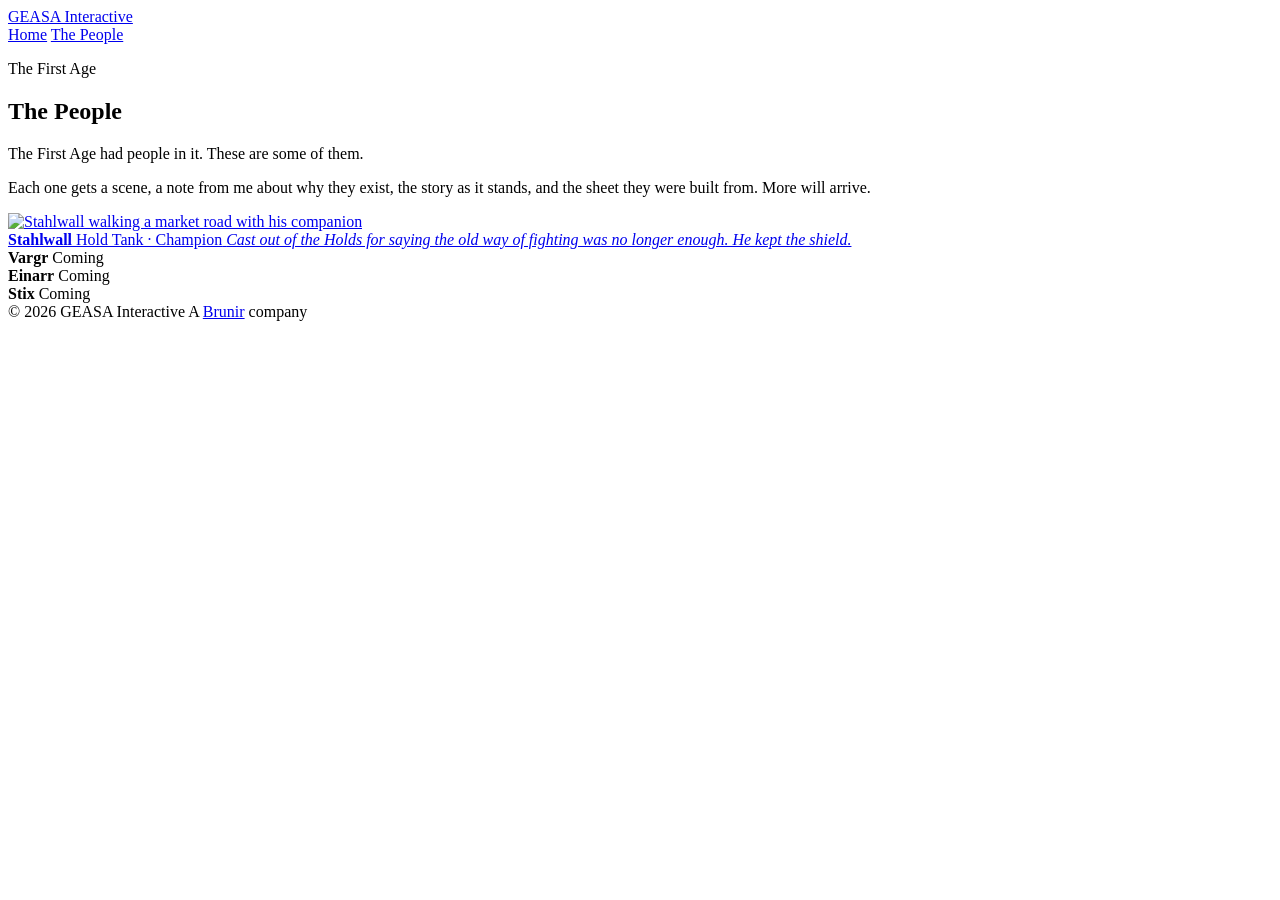
==== people/index.html @ 911e0c7e "Create index.html" ====
<!DOCTYPE html>
<html lang="en-AU">
<head>
<meta charset="utf-8">
<meta name="viewport" content="width=device-width, initial-scale=1">
<title>The People &middot; GEASA Interactive</title>
<meta name="description" content="The First Age had people in it. These are some of them.">
<link rel="icon" href="../favicon.png">
<link rel="apple-touch-icon" href="../apple-touch-icon.png">
<meta property="og:title" content="The People of the First Age">
<meta property="og:description" content="The First Age had people in it. These are some of them.">
<meta property="og:image" content="../img/people/stahlwall-card.jpg">
<meta property="og:type" content="website">
<link rel="preconnect" href="https://fonts.googleapis.com">
<link rel="preconnect" href="https://fonts.gstatic.com" crossorigin>
<link href="https://fonts.googleapis.com/css2?family=Marcellus&family=Barlow:ital,wght@0,300;0,400;0,500;1,300&display=swap" rel="stylesheet">
<link rel="stylesheet" href="people.css">
</head>
<body>

<div class="wide">
  <div class="bar">
    <a class="home" href="../">GEASA Interactive</a>
    <nav>
      <a href="../">Home</a>
      <a href="./" aria-current="page">The People</a>
    </nav>
  </div>
</div>

<div class="shell">

  <section class="intro">
    <p class="eyebrow">The First Age</p>
    <h1>The People</h1>
    <p>The First Age had people in it. These are some of them.</p>
    <p>Each one gets a scene, a note from me about why they exist, the story as it stands, and the sheet they were built from. More will arrive.</p>
  </section>

</div>

<div class="wide">
  <section class="grid">

    <a class="card" href="stahlwall.html">
      <img src="../img/people/stahlwall-card.jpg" alt="Stahlwall walking a market road with his companion">
      <div class="txt">
        <b>Stahlwall</b>
        <span>Hold Tank &middot; Champion</span>
        <em>Cast out of the Holds for saying the old way of fighting was no longer enough. He kept the shield.</em>
      </div>
    </a>

    <div class="pending">
      <b>Vargr</b>
      <span>Coming</span>
    </div>

    <div class="pending">
      <b>Einarr</b>
      <span>Coming</span>
    </div>

    <div class="pending">
      <b>Stix</b>
      <span>Coming</span>
    </div>

  </section>
</div>

<div class="shell">
  <footer>
    <span>&copy; 2026 GEASA Interactive</span>
    <span>A <a href="https://brunir.com.au">Brunir</a> company</span>
  </footer>
</div>

</body>
</html>
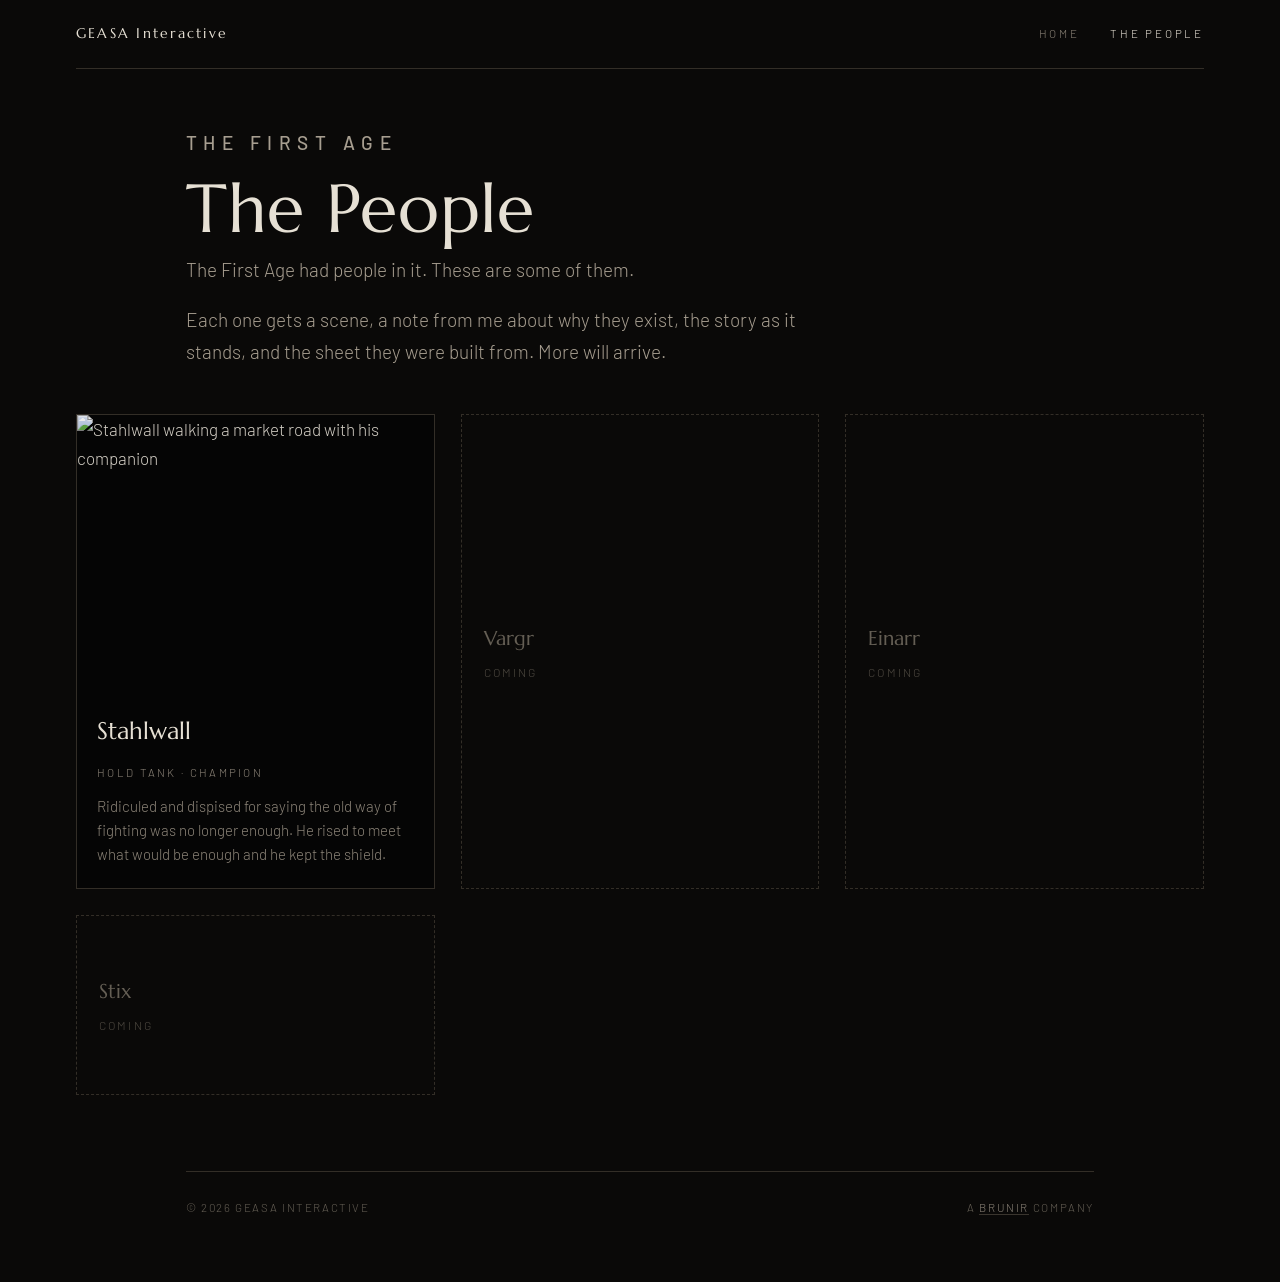
==== commit 1fdc6177: "Update index.html" ====
--- a/people/index.html
+++ b/people/index.html
@@ -48,7 +48,7 @@
       <div class="txt">
         <b>Stahlwall</b>
         <span>Hold Tank &middot; Champion</span>
-        <em>Cast out of the Holds for saying the old way of fighting was no longer enough. He kept the shield.</em>
+        <em>Ridiculed and dispised for saying the old way of fighting was no longer enough. He rised to meet what would be enough and he kept the shield.</em>
       </div>
     </a>
 
--- a/people/people.css
+++ b/people/people.css
@@ -0,0 +1,181 @@
+:root{
+  --void:#0A0908;
+  --pitch:#050505;
+  --stone:#221F1B;
+  --edge:#332E27;
+  --bone:#E6E0D4;
+  --dim:#8C8478;
+  --gold:#C9A227;
+  --ember:#B8813A;
+  --cold:#7E97B8;
+  --frost:#A9C0D8;
+}
+*{box-sizing:border-box}
+html{-webkit-text-size-adjust:100%;scroll-behavior:smooth}
+@media (prefers-reduced-motion: reduce){html{scroll-behavior:auto}}
+body{
+  margin:0;background:var(--void);color:var(--dim);
+  font-family:"Barlow",system-ui,sans-serif;font-weight:300;
+  font-size:17px;line-height:1.7;-webkit-font-smoothing:antialiased;
+}
+img{display:block;max-width:100%}
+a{color:var(--bone);text-decoration:none}
+a:focus-visible{outline:2px solid var(--gold);outline-offset:3px}
+
+.shell{max-width:960px;margin:0 auto;padding:0 26px}
+.wide{max-width:1180px;margin:0 auto;padding:0 26px}
+.narrow{max-width:62ch}
+
+/* ---------- top bar ---------- */
+.bar{
+  padding:22px 0;border-bottom:1px solid var(--edge);
+  display:flex;justify-content:space-between;align-items:baseline;gap:16px;flex-wrap:wrap;
+  font-size:11.5px;letter-spacing:.24em;text-transform:uppercase;
+}
+.bar .home{font-family:"Marcellus",Georgia,serif;letter-spacing:.16em;font-size:14px;text-transform:none;color:var(--bone)}
+.bar .home:hover{color:var(--gold)}
+.bar nav a{color:var(--dim);margin-left:26px}
+.bar nav a:hover,.bar nav a[aria-current]{color:var(--bone)}
+
+/* ---------- shared type ---------- */
+.eyebrow{
+  font-family:"Barlow",sans-serif;font-weight:500;font-size:11px;
+  letter-spacing:.34em;text-transform:uppercase;color:var(--ember);
+  margin:0 0 14px;
+}
+h1{
+  font-family:"Marcellus",Georgia,serif;font-weight:400;
+  font-size:clamp(38px,7vw,68px);color:var(--bone);
+  margin:0 0 10px;line-height:1.05;letter-spacing:.01em;
+}
+h2{
+  font-family:"Marcellus",Georgia,serif;font-weight:400;
+  font-size:clamp(23px,3.4vw,30px);color:var(--bone);
+  margin:0 0 18px;line-height:1.25;
+}
+p{margin:0 0 17px}
+p:last-child{margin-bottom:0}
+strong{color:var(--bone);font-weight:400}
+
+.sub{
+  font-family:"Barlow",sans-serif;font-size:12px;font-weight:500;
+  letter-spacing:.26em;text-transform:uppercase;color:var(--dim);margin:0;
+}
+
+/* ---------- character page ---------- */
+.head{padding:58px 0 34px}
+.plate{margin:0 0 6px;position:relative}
+.plate img{width:100%;filter:saturate(.88) contrast(1.03)}
+.plate .cap{
+  margin:11px 0 0;font-size:11.5px;letter-spacing:.16em;
+  text-transform:uppercase;color:#6A6459;
+}
+.zoomable{cursor:zoom-in}
+
+.block{padding:52px 0}
+.block .label{
+  font-family:"Barlow",sans-serif;font-weight:500;font-size:11px;
+  letter-spacing:.32em;text-transform:uppercase;color:#6A6459;margin:0 0 22px;
+  padding:0 0 12px;border-bottom:1px solid var(--edge);
+}
+.voice p{color:#A79E90;font-size:18.5px;line-height:1.74}
+.voice p:first-of-type{
+  font-family:"Marcellus",Georgia,serif;color:var(--bone);
+  font-size:clamp(21px,3vw,26px);line-height:1.5;margin-bottom:22px;
+}
+.voice strong{font-family:"Marcellus",serif;color:var(--bone)}
+.sign{
+  margin:30px 0 0;font-size:11.5px;letter-spacing:.2em;
+  text-transform:uppercase;color:#645E54;
+}
+.tale p{color:#9B9284}
+.tale p.beat{
+  font-family:"Marcellus",Georgia,serif;color:var(--bone);
+  font-size:19px;line-height:1.6;margin:26px 0;
+}
+
+.sheetwrap{padding:20px 0 60px}
+.sheetwrap .hint{
+  margin:12px 0 0;font-size:11.5px;letter-spacing:.16em;
+  text-transform:uppercase;color:#645E54;
+}
+
+/* ---------- index grid ---------- */
+.intro{padding:58px 0 10px}
+.intro p{max-width:56ch;font-size:19px;color:#A79E90}
+.grid{
+  padding:36px 0 20px;display:grid;
+  grid-template-columns:repeat(auto-fill,minmax(300px,1fr));gap:26px;
+}
+.card{display:block;background:var(--pitch);border:1px solid var(--edge);transition:border-color .2s ease}
+.card:hover{border-color:#5A5148}
+.card img{width:100%;aspect-ratio:9/7;object-fit:cover;filter:saturate(.86) brightness(.92);transition:filter .25s ease}
+.card:hover img{filter:saturate(1) brightness(1)}
+.card .txt{padding:18px 20px 22px}
+.card .txt b{
+  display:block;font-family:"Marcellus",serif;font-weight:400;
+  font-size:24px;color:var(--bone);margin:0 0 4px;
+}
+.card .txt span{font-size:11.5px;letter-spacing:.2em;text-transform:uppercase;color:var(--dim)}
+.card .txt em{display:block;font-style:normal;margin:10px 0 0;font-size:15px;color:#8C8478;line-height:1.6}
+
+.pending{
+  border:1px dashed var(--edge);background:transparent;padding:26px 22px;
+  display:flex;flex-direction:column;justify-content:center;min-height:180px;
+}
+.pending b{font-family:"Marcellus",serif;font-weight:400;font-size:20px;color:#645E54;display:block;margin:0 0 6px}
+.pending span{font-size:12px;letter-spacing:.18em;text-transform:uppercase;color:#4E4941}
+
+/* ---------- pager ---------- */
+.pager{
+  margin:0;padding:30px 0 0;border-top:1px solid var(--edge);
+  display:flex;justify-content:space-between;gap:16px;flex-wrap:wrap;
+  font-family:"Marcellus",serif;font-size:16px;
+}
+.pager a{border-bottom:1px solid var(--edge);padding:0 0 3px}
+.pager a:hover{color:var(--gold);border-bottom-color:var(--gold)}
+
+footer{
+  margin:56px 0 0;padding:26px 0 64px;border-top:1px solid var(--edge);
+  display:flex;justify-content:space-between;flex-wrap:wrap;gap:12px;
+  font-size:11.5px;letter-spacing:.14em;text-transform:uppercase;color:#645E54;
+}
+footer a{color:#8C8478;border-bottom:1px solid #3A352E}
+footer a:hover{color:var(--bone)}
+
+/* ---------- lightbox ---------- */
+.lb{
+  position:fixed;inset:0;z-index:90;display:none;
+  background:rgba(5,5,5,.97);
+}
+.lb.on{display:block}
+.lb .pane{
+  position:absolute;inset:0;overflow:auto;
+  -webkit-overflow-scrolling:touch;touch-action:pinch-zoom;
+  display:flex;align-items:center;justify-content:center;padding:16px;
+}
+.lb img{
+  max-width:100%;max-height:calc(100vh - 32px);width:auto;height:auto;
+  cursor:zoom-in;transition:none;
+}
+.lb.zoom .pane{display:block;padding:0}
+.lb.zoom img{max-width:none;max-height:none;width:auto;cursor:zoom-out}
+.lb .shut{
+  position:fixed;top:14px;right:16px;z-index:92;
+  width:44px;height:44px;border:1px solid var(--edge);background:rgba(10,9,8,.86);
+  color:var(--bone);font-size:20px;line-height:1;cursor:pointer;border-radius:50%;
+}
+.lb .shut:hover{border-color:var(--gold);color:var(--gold)}
+.lb .tip{
+  position:fixed;bottom:16px;left:0;right:0;text-align:center;z-index:92;
+  font-size:11px;letter-spacing:.2em;text-transform:uppercase;color:#645E54;
+  pointer-events:none;
+}
+
+@media (max-width:600px){
+  body{font-size:16px}
+  .head{padding:40px 0 26px}
+  .block{padding:40px 0}
+  .voice p{font-size:17.5px}
+  .bar nav a{margin-left:0;margin-right:22px}
+}
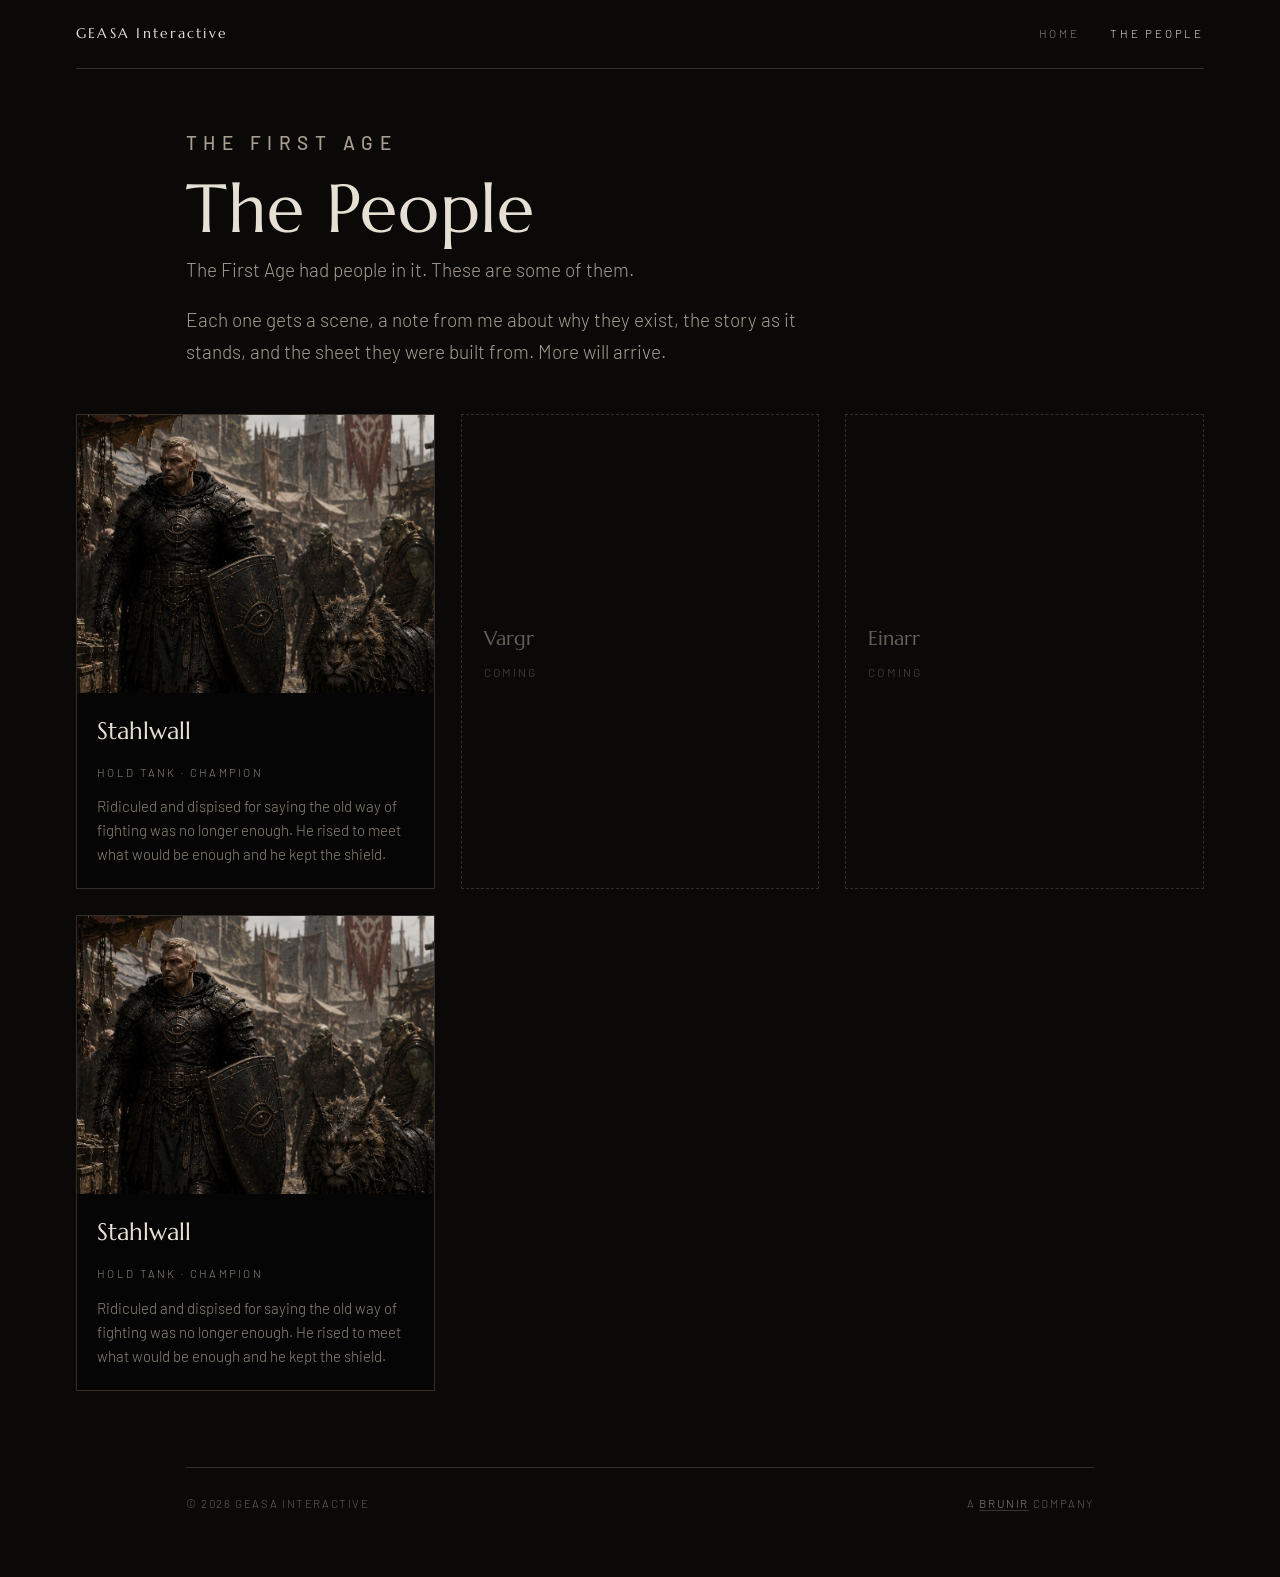
==== commit b993fb9b: "Update index.html" ====
--- a/people/index.html
+++ b/people/index.html
@@ -11,6 +11,7 @@
 <meta property="og:title" content="The People of the First Age">
 <meta property="og:description" content="The First Age had people in it. These are some of them.">
 <meta property="og:image" content="../img/people/stahlwall-card.jpg">
+<meta property="og:image" content="../img/people/stix-scene-tavern.jpeg">
 <meta property="og:type" content="website">
 <link rel="preconnect" href="https://fonts.googleapis.com">
 <link rel="preconnect" href="https://fonts.gstatic.com" crossorigin>
@@ -62,10 +63,14 @@
       <span>Coming</span>
     </div>
 
-    <div class="pending">
-      <b>Stix</b>
-      <span>Coming</span>
-    </div>
+    <a class="card" href="stix.html">
+      <img src="../img/people/stahlwall-card.jpg" alt="Stahlwall walking a market road with his companion">
+      <div class="txt">
+        <b>Stahlwall</b>
+        <span>Hold Tank &middot; Champion</span>
+        <em>Ridiculed and dispised for saying the old way of fighting was no longer enough. He rised to meet what would be enough and he kept the shield.</em>
+      </div>
+    </a>
 
   </section>
 </div>
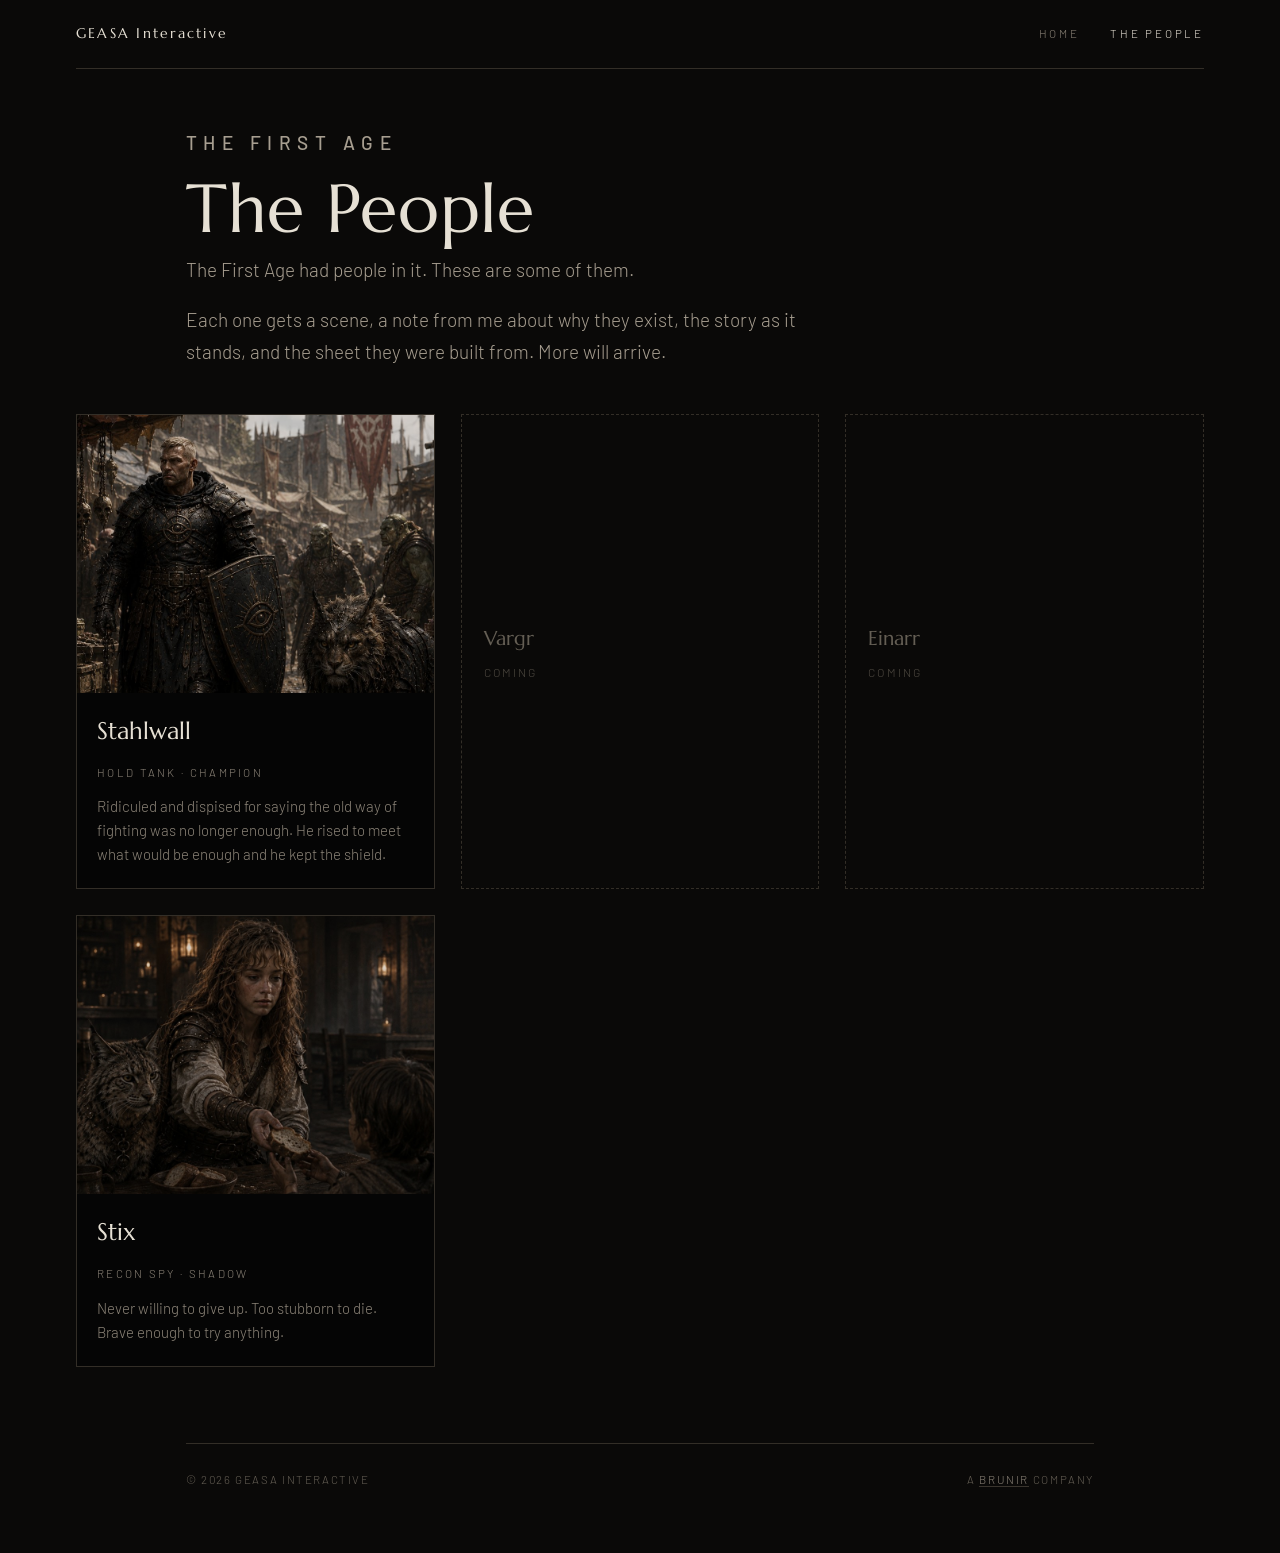
==== commit 908e6ed9: "Update index.html" ====
--- a/people/index.html
+++ b/people/index.html
@@ -11,7 +11,7 @@
 <meta property="og:title" content="The People of the First Age">
 <meta property="og:description" content="The First Age had people in it. These are some of them.">
 <meta property="og:image" content="../img/people/stahlwall-card.jpg">
-<meta property="og:image" content="../img/people/stix-scene-tavern.jpeg">
+<meta property="og:image" content="../img/people/stix-card.jpg">
 <meta property="og:type" content="website">
 <link rel="preconnect" href="https://fonts.googleapis.com">
 <link rel="preconnect" href="https://fonts.gstatic.com" crossorigin>
@@ -64,11 +64,11 @@
     </div>
 
     <a class="card" href="stix.html">
-      <img src="../img/people/stahlwall-card.jpg" alt="Stahlwall walking a market road with his companion">
+      <img src="../img/people/stix-card.jpg" alt="Stix in a tavern with her companion">
       <div class="txt">
-        <b>Stahlwall</b>
-        <span>Hold Tank &middot; Champion</span>
-        <em>Ridiculed and dispised for saying the old way of fighting was no longer enough. He rised to meet what would be enough and he kept the shield.</em>
+        <b>Stix</b>
+        <span>Recon spy &middot; Shadow</span>
+        <em>Never willing to give up. Too stubborn to die. Brave enough to try anything.</em>
       </div>
     </a>
 
